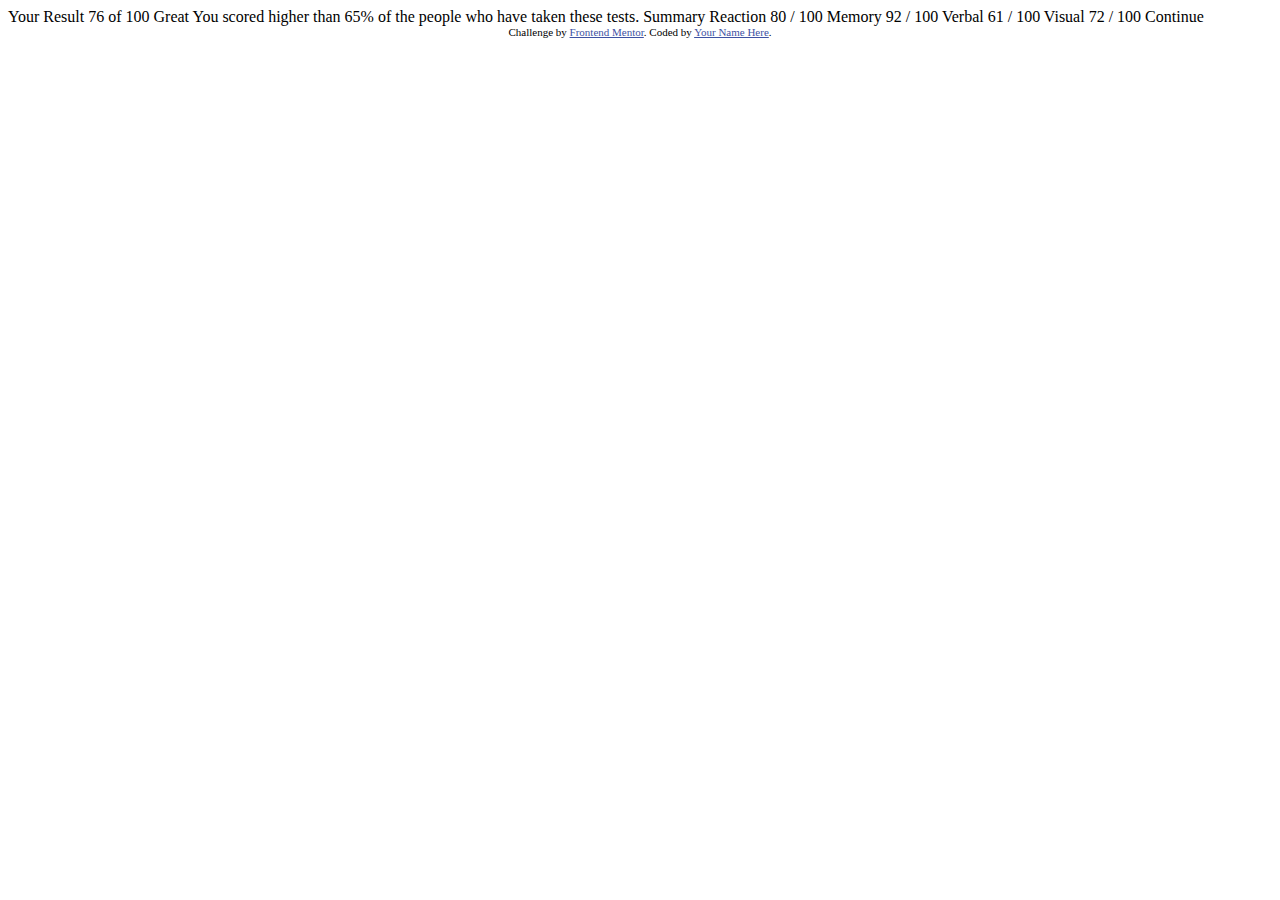
==== index.html @ 470b69f3 "Iniciando o desafio" ====
<!DOCTYPE html>
<html lang="en">
<head>
  <meta charset="UTF-8">
  <meta name="viewport" content="width=device-width, initial-scale=1.0"> <!-- displays site properly based on user's device -->

  <link rel="icon" type="image/png" sizes="32x32" href="./assets/images/favicon-32x32.png">
  
  <title>Frontend Mentor | Results summary component</title>

  <!-- Feel free to remove these styles or customise in your own stylesheet 👍 -->
  <style>
    .attribution { font-size: 11px; text-align: center; }
    .attribution a { color: hsl(228, 45%, 44%); }
  </style>
</head>
<body>

  Your Result
  76
  of 100

  Great
  You scored higher than 65% of the people who have taken these tests.
  
  Summary

  Reaction
  80 / 100

  Memory
  92 / 100

  Verbal
  61 / 100

  Visual
  72 / 100

  Continue
  
  <div class="attribution">
    Challenge by <a href="https://www.frontendmentor.io?ref=challenge" target="_blank">Frontend Mentor</a>. 
    Coded by <a href="#">Your Name Here</a>.
  </div>
</body>
</html>
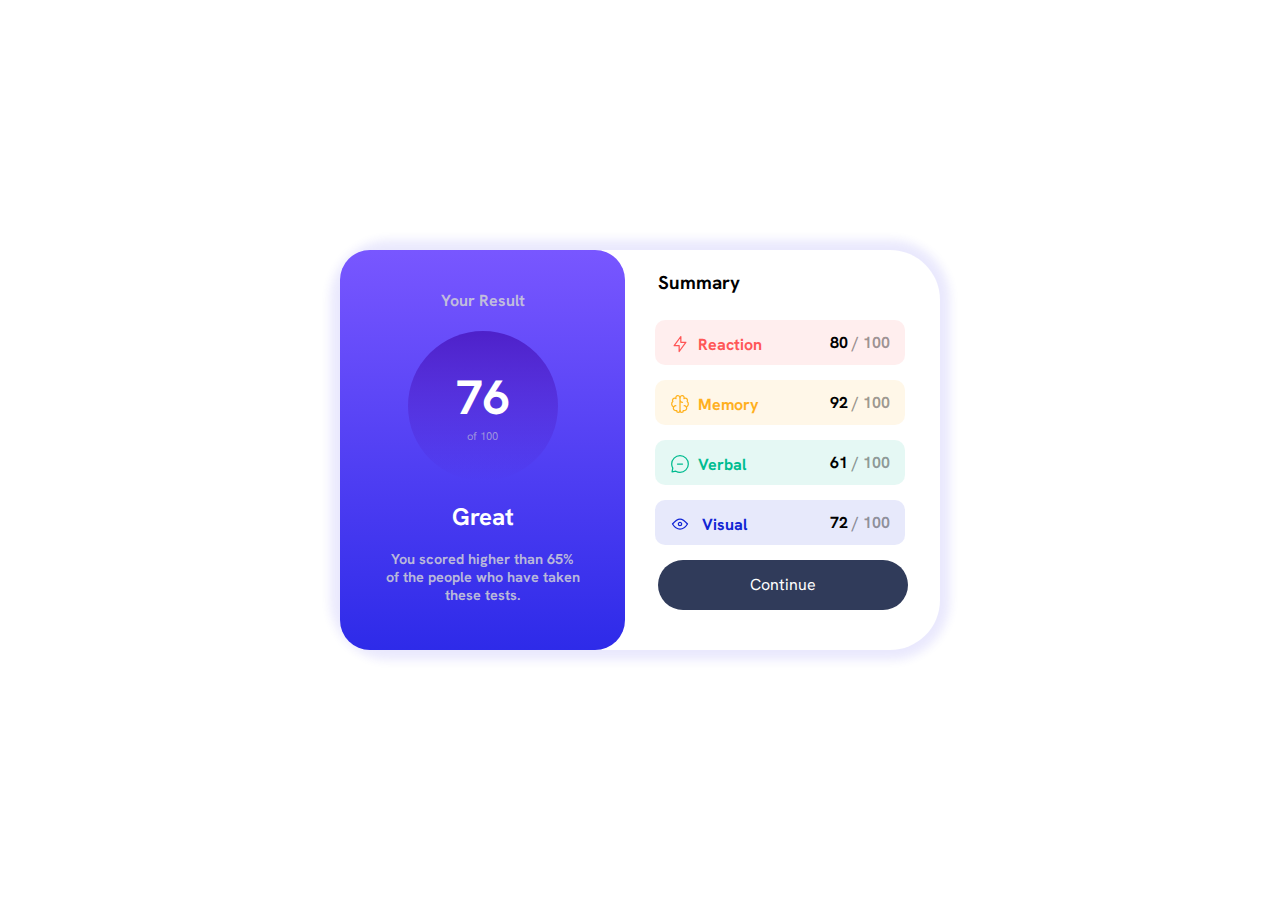
==== commit 476c3eb2: "Desafio finalizado" ====
--- a/index.html
+++ b/index.html
@@ -1,47 +1,51 @@
 <!DOCTYPE html>
-<html lang="en">
+<html lang="pt-br">
 <head>
-  <meta charset="UTF-8">
-  <meta name="viewport" content="width=device-width, initial-scale=1.0"> <!-- displays site properly based on user's device -->
-
-  <link rel="icon" type="image/png" sizes="32x32" href="./assets/images/favicon-32x32.png">
-  
-  <title>Frontend Mentor | Results summary component</title>
-
-  <!-- Feel free to remove these styles or customise in your own stylesheet 👍 -->
-  <style>
-    .attribution { font-size: 11px; text-align: center; }
-    .attribution a { color: hsl(228, 45%, 44%); }
-  </style>
+    <meta charset="UTF-8">
+    <meta http-equiv="X-UA-Compatible" content="IE=edge">
+    <meta name="viewport" content="width=device-width, initial-scale=1.0">
+    <title>Frontend Mentor | Results summary component</title>
+    <link rel="stylesheet" href="./src/css/style.css">
+    <link rel="stylesheet" href="./src/css/media-query.css">
 </head>
 <body>
-
-  Your Result
-  76
-  of 100
-
-  Great
-  You scored higher than 65% of the people who have taken these tests.
-  
-  Summary
-
-  Reaction
-  80 / 100
-
-  Memory
-  92 / 100
-
-  Verbal
-  61 / 100
-
-  Visual
-  72 / 100
-
-  Continue
-  
-  <div class="attribution">
-    Challenge by <a href="https://www.frontendmentor.io?ref=challenge" target="_blank">Frontend Mentor</a>. 
-    Coded by <a href="#">Your Name Here</a>.
-  </div>
+    <main>
+        <section class="resultado">
+                <p class="p1">Your Result</p>
+            <div>
+                <h1>76</h1>
+                <p>of 100</p>
+            </div>
+            <h2>Great</h2>
+            <p class="p2">You scored higher than 65% of the people who have taken these tests.</p>
+    
+        </section>
+        <section class="conteudo">
+            <h3>Summary</h3>
+            <table>
+                <tbody>
+                    <tr class="red">
+                        <td class="campo"> <img src="./src/img/icon-reaction.svg" alt="icon-visual">Reaction</td>
+                        <td class="dados">80 <div>/ 100</div></td>
+                    </tr>
+                    <tr class="yellow">
+                        <td class="campo"> <img src="./src/img/icon-memory.svg" alt="icon-visual">Memory</td>
+                        <td class="dados">92 <div>/ 100</div></td>
+                    </tr>
+                    <tr class="green">
+                        <td class="campo"> <img src="./src/img/icon-verbal.svg" alt="icon-visual">Verbal</td>
+                        <td class="dados">61 <div>/ 100</div></td>
+                    </tr>
+                    <tr class="blue">
+                        <td class="campo">
+                            <img src="./src/img/icon-visual.svg" alt="icon-visual">
+                            Visual</td>
+                        <td class="dados">72 <div>/ 100</div></td>
+                    </tr>
+                </tbody>
+            </table>
+        </section>
+        <a href="#" class="botao">Continue</a>
+    </main>
 </body>
 </html>--- a/src/css/style.css
+++ b/src/css/style.css
@@ -0,0 +1,155 @@
+@charset "UTF-8";
+@font-face {
+    font-family: 'Hanken Grotesk';
+    src: url('/src/fonts/HankenGrotesk-VariableFont_wght.ttf') format('truetype');
+}
+/* mobile */
+
+*{  
+    margin: 0px;
+    padding: 0px;
+    box-sizing: border-box;
+    font-family: 'Hanken Grotesk',sans-serif;
+}
+
+body, html{
+    width: 100vw;
+    height: 100vh;
+}
+
+main{
+    width: 375px;
+    height: 750px;
+}
+
+main > section.resultado{
+    width: 375px;
+    height: 275px;
+    padding: 20px;
+    background-image: linear-gradient(to bottom,hsl(252, 100%, 67%),hsl(241, 81%, 54%));
+    color: white;
+    text-align: center;
+    border-radius: 0px 0px 30px 30px;
+}
+
+section.resultado > p.p1{
+    padding: 15px 0px;
+    font-size: 0.8em;
+    color: rgba(208, 208, 215, 0.852);
+    font-weight: bolder;
+}
+
+section.resultado > p.p2{
+    padding: 8px 50px;
+    font-size: 0.8em;
+    color: rgba(208, 208, 215, 0.852);
+    font-weight: bolder;
+}
+
+
+
+section.resultado > div{
+    margin: auto;
+    background-image: linear-gradient(to bottom,hsla(256, 72%, 46%, 1),hsla(241, 72%, 46%, 0));
+    width: 100px;
+    height: 100px;
+    border-radius: 50px;
+}
+
+section.resultado > div > h1{
+    padding-top: 20px;
+    font-size: 2.2em;
+    
+}
+
+section.resultado > div > p{
+    font-size: 0.7em;
+    color: rgba(208, 208, 215, 0.616);
+}
+
+section.resultado > h2{
+    padding-top: 10px;
+    font-size: 18px;
+}
+
+section.conteudo > div{
+    padding: 20px;
+  
+}
+
+h3{
+    padding: 20px 0px 10px 30px;
+}
+
+table{
+    margin: auto;
+    width: 300px;
+    border-spacing: 0px 15px;
+}
+
+td.campo{
+    height: 60px;
+    border-radius: 10px 0px 0px 10px;
+    font-weight: bolder;
+}
+
+td.dados{
+    border-radius: 0px 10px 10px 0px;
+    color: black;
+    font-weight: bolder;
+    text-align: right;
+    padding-right: 15px;
+}
+
+td.dados > div{
+    display: inline;
+    color: rgba(0, 0, 0, 0.400);
+}
+
+td > img{
+    padding: 0px 8px 0px 15px;
+    position: relative;
+    top: 4px;
+}
+
+tr.red{
+    background-color: hsl(0, 100%, 67%, 0.100);
+    color: hsl(0, 100%, 67%);
+}
+tr.yellow{
+    background-color: hsl(39, 100%, 56%, 0.100);
+    color: hsl(39, 100%, 56%);
+}
+tr.green{
+    background-color: hsl(166, 100%, 37%, 0.100);
+    color: hsl(166, 100%, 37%);
+}
+tr.blue{
+    background-color: hsla(234, 85%, 45%, 0.100);
+    color: hsl(234, 85%, 45%);
+}
+
+a.botao{
+    display: block;
+    margin: auto;
+    margin-top: 10px;
+    width: 325px;
+    height: 60px;
+    background-color: hsl(224, 30%, 27%);
+    color: white;
+    border-radius: 50px;
+    text-decoration: none;
+    text-align: center;
+    line-height: 60px;
+}
+
+
+
+
+
+
+
+
+
+
+
--- a/src/css/media-query.css
+++ b/src/css/media-query.css
@@ -0,0 +1,93 @@
+@charset "UTF-8";
+
+
+@media screen and (min-width: 376px) and (max-width: 1440px){
+    main{
+        width: 600px;
+        height: 400px;
+        position: relative;
+        top: 50%;
+        left: 50%;
+        transform: translate(-50%,-50%);
+        border-radius: 50px;
+        box-shadow: 0px 0px 10px 10px hsla(241, 81%, 54%, 0.100);
+    }
+
+    main > section.resultado{
+        display: block;
+        border-radius: 30px;
+        width: 285px;
+        height: 400px;        
+    }
+
+    section.resultado > div{
+        width: 150px;
+        height: 150px;
+        border-radius: 75px;
+    }
+
+    section.resultado > div > h1{
+        padding-top: 35px;
+        font-size: 3em;
+        
+    }
+
+    section.resultado > p.p1{
+        margin: 5px 0px;
+        font-size: 1em;
+        color: rgba(208, 208, 215, 0.852);
+        font-weight: bolder;
+    }
+
+    section.resultado > p.p2{
+        margin-top: 8px;
+        padding: 8px 25px;
+        font-size: 0.9em;
+        color: rgba(208, 208, 215, 0.852);
+        font-weight: bolder;
+    }
+
+    section.resultado > h2{
+        margin: 10px 0px;
+        font-size: 1.5em;
+    }
+
+    h3{
+        padding-left: 18px;
+    }
+
+
+    main > section.conteudo{
+        position: fixed;
+        top: 0%;
+        left: 50%;
+    }
+
+    table{
+        width: 250px;
+        position: absolute;
+        left: 15%;
+    }
+    td.campo{
+        height: 45px;
+        
+    }
+
+    a.botao{
+        position: fixed;
+        left: 53%;
+        top: 75%;
+        width: 250px; 
+        height: 50px; 
+        line-height: 50px;
+    }
+
+    a.botao:hover{
+        background-color: hsla(256, 72%, 46%, 1);
+        cursor: pointer;
+    }
+
+
+    
+}
+
